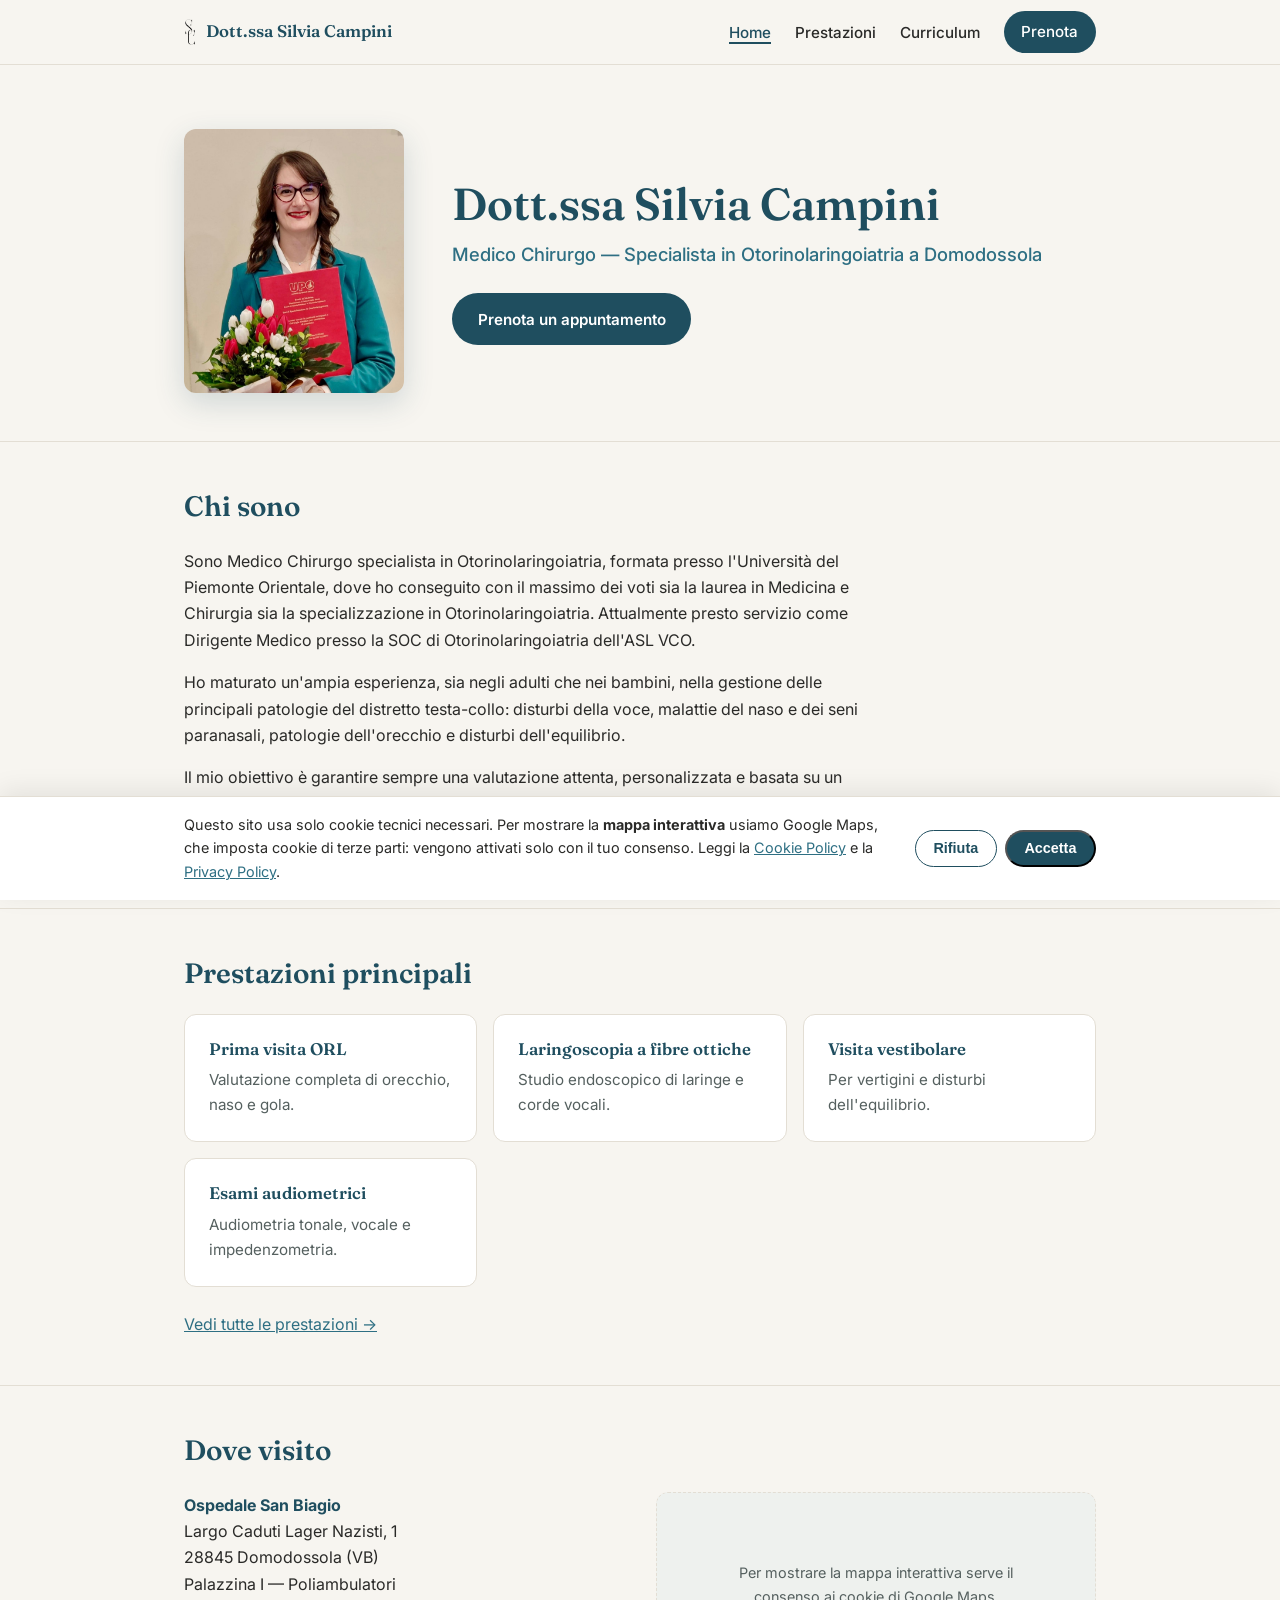
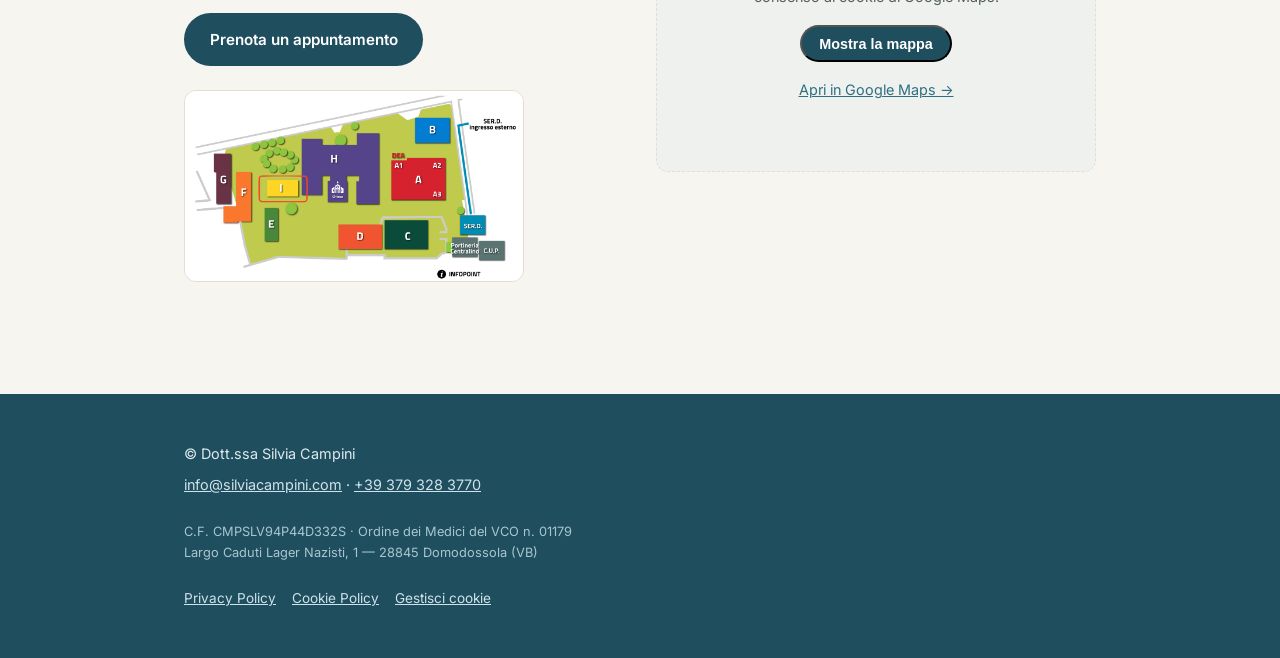
==== index.html @ c4c20413 "Initial commit" ====
<!DOCTYPE html>
<html lang="it">
<head>
  <meta charset="UTF-8" />
  <meta name="viewport" content="width=device-width, initial-scale=1.0" />

  <title>Dott.ssa Silvia Campini — Otorino a Domodossola | Otorinolaringoiatra</title>
  <meta name="description" content="Dott.ssa Silvia Campini, otorino (otorinolaringoiatra) a Domodossola: visite ORL per orecchio, naso e gola, laringoscopia, esami audiometrici e visita vestibolare per vertigini. Prenota online." />
  <link rel="canonical" href="https://www.silviacampini.it/" />

  <!-- Anteprima social -->
  <meta property="og:title" content="Dott.ssa Silvia Campini — Otorino a Domodossola" />
  <meta property="og:description" content="Otorinolaringoiatra a Domodossola: visite per orecchio, naso e gola. Prenota una visita online." />
  <meta property="og:type" content="website" />
  <meta property="og:url" content="https://www.silviacampini.it/" />
  <meta property="og:locale" content="it_IT" />

  <link rel="icon" type="image/png" href="assets/favicon.png" />
  <link rel="apple-touch-icon" href="assets/apple-touch-icon.png" />
  <link rel="preconnect" href="https://fonts.googleapis.com" />
  <link rel="preconnect" href="https://fonts.gstatic.com" crossorigin />
  <link href="https://fonts.googleapis.com/css2?family=Fraunces:opsz,wght@9..144,400;9..144,600&family=Inter:wght@400;500;600&display=swap" rel="stylesheet" />
  <link rel="stylesheet" href="css/style.css" />

  <!-- ===== DATI STRUTTURATI (JSON-LD) — aiutano Google a capire chi sei =====
       Tieni questi dati allineati con la tua scheda Google Business. -->
  <script type="application/ld+json">
  {
    "@context": "https://schema.org",
    "@type": "Physician",
    "name": "Dott.ssa Silvia Campini",
    "medicalSpecialty": "Otolaryngologic",
    "url": "https://www.silviacampini.it/",
    "telephone": "+39 379 328 3770",
    "email": "info@silviacampini.com",
    "image": "https://www.silviacampini.it/assets/foto.jpg",
    "logo": "https://www.silviacampini.it/assets/logo.png",
    "address": {
      "@type": "PostalAddress",
      "streetAddress": "Largo Caduti Lager Nazisti, 1",
      "addressLocality": "Domodossola",
      "addressRegion": "VB",
      "postalCode": "28845",
      "addressCountry": "IT"
    },
    "geo": {
      "@type": "GeoCoordinates",
      "latitude": 46.1164116,
      "longitude": 8.2877576
    },
    "hasMap": "https://maps.app.goo.gl/fF47L7jcWH36jLdj8",
    "sameAs": ["https://maps.app.goo.gl/fF47L7jcWH36jLdj8"],
    "areaServed": ["Domodossola", "Ossola", "Verbano-Cusio-Ossola", "Novara"],
    "hospitalAffiliation": {
      "@type": "Hospital",
      "name": "Ospedale San Biagio",
      "address": {
        "@type": "PostalAddress",
        "streetAddress": "Largo Caduti Lager Nazisti, 1",
        "addressLocality": "Domodossola",
        "addressRegion": "VB",
        "postalCode": "28845",
        "addressCountry": "IT"
      }
    },
    "availableService": [
      { "@type": "MedicalProcedure", "name": "Prima visita otorinolaringoiatrica" },
      { "@type": "MedicalProcedure", "name": "Laringoscopia a fibre ottiche" },
      { "@type": "MedicalTest", "name": "Esame audiometrico tonale" },
      { "@type": "MedicalTest", "name": "Esame audiometrico vocale" },
      { "@type": "MedicalTest", "name": "Impedenzometria" },
      { "@type": "MedicalProcedure", "name": "Visita vestibolare" }
    ]
  }
  </script>
</head>

<body>
  <a class="skip-link" href="#main">Salta al contenuto</a>

  <!-- ============ HEADER (uguale in tutte le pagine) ============ -->
  <header class="site-header">
    <div class="container">
      <nav class="nav" data-nav aria-label="Navigazione principale">
        <a class="nav__brand" href="index.html"><img class="nav__logo" src="assets/monogramma.png" alt="" width="13" height="28" /><span>Dott.ssa Silvia Campini</span></a>
        <button class="nav__toggle" data-nav-toggle aria-label="Apri il menu" aria-expanded="false">☰</button>
        <ul class="nav__links">
          <li><a href="index.html" aria-current="page">Home</a></li>
          <li><a href="prestazioni.html">Prestazioni</a></li>
          <li><a href="cv.html">Curriculum</a></li>
          <li><a class="btn btn--sm" href="https://calendly.com/silvia-campini" target="_blank" rel="noopener">Prenota</a></li>
        </ul>
      </nav>
    </div>
  </header>

  <main id="main">

    <!-- ============ HERO ============ -->
    <div class="hero">
      <div class="container hero__grid">
        <img class="hero__photo" src="assets/foto.jpg" alt="Dott.ssa Silvia Campini" width="220" height="264" />
        <div>
          <h1>Dott.ssa Silvia Campini</h1>
          <p class="hero__role">Medico Chirurgo — Specialista in Otorinolaringoiatria a Domodossola</p>
          <a class="btn" href="https://calendly.com/silvia-campini" target="_blank" rel="noopener">Prenota un appuntamento</a>
        </div>
      </div>
    </div>

    <!-- ============ CHI SONO ============ -->
    <section class="section" id="chi-sono">
      <div class="container">
        <h2>Chi sono</h2>
        <div class="prose">
          <p>
            Sono Medico Chirurgo specialista in Otorinolaringoiatria, formata presso l'Università
            del Piemonte Orientale, dove ho conseguito con il massimo dei voti sia la laurea in
            Medicina e Chirurgia sia la specializzazione in Otorinolaringoiatria. Attualmente presto
            servizio come Dirigente Medico presso la SOC di Otorinolaringoiatria dell'ASL VCO.
          </p>
          <p>
            Ho maturato un'ampia esperienza, sia negli adulti che nei bambini, nella gestione delle
            principali patologie del distretto testa-collo: disturbi della voce, malattie del naso e dei
            seni paranasali, patologie dell'orecchio e disturbi dell'equilibrio.
          </p>
          <p>
            Il mio obiettivo è garantire sempre una valutazione attenta, personalizzata e basata su un
            linguaggio chiaro, orientata al benessere del paziente e alla sua qualità di vita.
          </p>
          <p><a href="cv.html">Leggi il curriculum completo →</a></p>
        </div>
      </div>
    </section>

    <!-- ============ PRESTAZIONI (anteprima) ============ -->
    <section class="section" id="prestazioni">
      <div class="container">
        <h2>Prestazioni principali</h2>
        <div class="grid-cards">
          <article class="card"><h3>Prima visita ORL</h3><p>Valutazione completa di orecchio, naso e gola.</p></article>
          <article class="card"><h3>Laringoscopia a fibre ottiche</h3><p>Studio endoscopico di laringe e corde vocali.</p></article>
          <article class="card"><h3>Visita vestibolare</h3><p>Per vertigini e disturbi dell'equilibrio.</p></article>
          <article class="card"><h3>Esami audiometrici</h3><p>Audiometria tonale, vocale e impedenzometria.</p></article>
        </div>
        <p style="margin-top: var(--sp-3);"><a href="prestazioni.html">Vedi tutte le prestazioni →</a></p>
      </div>
    </section>

    <!-- ============ DOVE VISITO ============ -->
    <section class="section" id="dove">
      <div class="container">
        <h2>Dove visito</h2>
        <div class="studio">
          <div class="studio__address prose">
            <p>
              <strong>Ospedale San Biagio</strong><br>
              Largo Caduti Lager Nazisti, 1<br>
              28845 Domodossola (VB)<br>
              Palazzina I — Poliambulatori
            </p>
            <p><a class="btn" href="https://calendly.com/silvia-campini" target="_blank" rel="noopener">Prenota un appuntamento</a></p>

            <!-- Cartina del comprensorio: la Palazzina I è evidenziata in rosso -->
            <figure class="campus-map">
              <img src="assets/palazzina-i.png" alt="Piantina dell'Ospedale San Biagio con la Palazzina I (Poliambulatori) evidenziata in rosso"
                   width="2316" height="1302" loading="lazy" />
            </figure>
          </div>

          <!-- Mappa Google: caricata SOLO dopo il consenso ai cookie (vedi js/cookie-consent.js) -->
          <div class="studio__map map-embed" data-map-embed
               data-map-src="https://www.google.com/maps?q=46.1164116,8.2877576&z=17&hl=it&output=embed"
               data-map-title="Mappa Ospedale San Biagio, Domodossola">
            <div class="map-embed__placeholder">
              <p>Per mostrare la mappa interattiva serve il consenso ai cookie di Google Maps.</p>
              <button type="button" class="btn btn--sm" data-map-accept>Mostra la mappa</button>
              <p><a href="https://maps.app.goo.gl/fF47L7jcWH36jLdj8" target="_blank" rel="noopener">Apri in Google Maps →</a></p>
            </div>
          </div>
        </div>
      </div>
    </section>

  </main>

  <!-- ============ FOOTER (uguale in tutte le pagine) ============ -->
  <footer class="site-footer">
    <div class="container footer__grid">
      <div>© Dott.ssa Silvia Campini</div>
      <div><a href="mailto:info@silviacampini.com">info@silviacampini.com</a> · <a href="tel:+393793283770">+39 379 328 3770</a></div>
      <div class="footer__legal">
        C.F. CMPSLV94P44D332S · Ordine dei Medici del VCO n. 01179<br>
        Largo Caduti Lager Nazisti, 1 — 28845 Domodossola (VB)
      </div>
      <div class="footer__links">
        <a href="privacy.html">Privacy Policy</a>
        <a href="cookie-policy.html">Cookie Policy</a>
        <a href="#" data-cookie-manage>Gestisci cookie</a>
      </div>
    </div>
  </footer>

  <script src="js/main.js" defer></script>
  <script src="js/cookie-consent.js" defer></script>
</body>
</html>
---- css/style.css ----
/* =============================================================
   Dott.ssa Silvia Campini — Foglio di stile unico
   Organizzazione:
     1. Design tokens (colori, spazi, tipografia)  ← cambia qui il tema
     2. Reset di base
     3. Layout & utility
     4. Componenti (nav, bottoni, card, footer)
     5. Sezioni specifiche
     6. Responsive & accessibilità
   ============================================================= */

/* ---------- 1. DESIGN TOKENS ---------- */
:root {
  /* Colori */
  --c-primary:        #1f4e5f;
  --c-primary-light:  #2e6f83;
  --c-bg:             #f7f5f0;
  --c-surface:        #ffffff;
  --c-text:           #2a2a28;
  --c-text-muted:     #55605f;
  --c-border:         #e3ded4;

  /* Tipografia */
  --font-serif: 'Fraunces', Georgia, serif;
  --font-sans:  'Inter', system-ui, -apple-system, sans-serif;

  /* Scala di spaziatura (multipli coerenti) */
  --sp-1: 0.5rem;
  --sp-2: 1rem;
  --sp-3: 1.5rem;
  --sp-4: 2rem;
  --sp-5: 3rem;
  --sp-6: 4rem;

  /* Layout */
  --container: 960px;
  --radius: 12px;
  --radius-pill: 999px;
  --shadow: 0 8px 24px rgba(31, 78, 95, 0.10);
}

/* ---------- 2. RESET ---------- */
*, *::before, *::after { box-sizing: border-box; }
* { margin: 0; padding: 0; }
html { scroll-behavior: smooth; -webkit-text-size-adjust: 100%; }
body {
  font-family: var(--font-sans);
  color: var(--c-text);
  background: var(--c-bg);
  line-height: 1.65;
  -webkit-font-smoothing: antialiased;
}
img { max-width: 100%; height: auto; display: block; }
a { color: var(--c-primary-light); }
h1, h2, h3 { font-family: var(--font-serif); font-weight: 600; line-height: 1.2; color: var(--c-primary); }

/* ---------- 3. LAYOUT & UTILITY ---------- */
.container { max-width: var(--container); margin-inline: auto; padding-inline: var(--sp-3); }
main { display: block; }

/* Link "salta al contenuto" per accessibilità (visibile solo con Tab) */
.skip-link {
  position: absolute; left: -9999px; top: 0;
  background: var(--c-primary); color: #fff; padding: var(--sp-1) var(--sp-2);
  border-radius: 0 0 var(--radius) 0; z-index: 100;
}
.skip-link:focus { left: 0; }

/* Focus visibile coerente su tutto il sito */
:focus-visible { outline: 3px solid var(--c-primary-light); outline-offset: 2px; border-radius: 4px; }

/* ---------- 4. COMPONENTI ---------- */

/* -- Navigazione -- */
.site-header {
  position: sticky; top: 0; z-index: 50;
  background: rgba(247, 245, 240, 0.92);
  backdrop-filter: blur(8px);
  border-bottom: 1px solid var(--c-border);
}
.nav {
  display: flex; align-items: center; justify-content: space-between;
  height: 64px;
}
.nav__brand {
  font-family: var(--font-serif); font-weight: 600; font-size: 1.05rem;
  color: var(--c-primary); text-decoration: none; white-space: nowrap;
  display: inline-flex; align-items: center; gap: 10px;
}
.nav__logo { height: 28px; width: auto; display: block; }
.nav__links { display: flex; align-items: center; gap: var(--sp-3); list-style: none; }
.nav__links a {
  color: var(--c-text); text-decoration: none; font-size: 0.95rem; font-weight: 500;
}
.nav__links a:hover { color: var(--c-primary-light); }
.nav__links a[aria-current="page"] { color: var(--c-primary); border-bottom: 2px solid var(--c-primary); }

/* Bottone hamburger (nascosto su desktop) */
.nav__toggle {
  display: none; background: none; border: 0; cursor: pointer;
  font-size: 1.5rem; color: var(--c-primary); padding: var(--sp-1);
}

/* -- Bottone principale -- */
.btn {
  display: inline-block; background: var(--c-primary); color: #fff !important;
  text-decoration: none; font-weight: 600; font-size: 0.95rem;
  padding: 0.85rem 1.6rem; border-radius: var(--radius-pill);
  transition: background 0.2s, transform 0.1s;
}
.btn:hover { background: var(--c-primary-light); }
.btn:active { transform: translateY(1px); }
.btn--sm { padding: 0.55rem 1.1rem; font-size: 0.9rem; }

/* -- Card -- */
.card {
  background: var(--c-surface); border: 1px solid var(--c-border);
  border-radius: var(--radius); padding: var(--sp-3);
  transition: box-shadow 0.2s, transform 0.2s;
}
.card:hover { box-shadow: var(--shadow); transform: translateY(-2px); }
.card h3 { font-size: 1.05rem; margin-bottom: var(--sp-1); }
.card p { font-size: 0.95rem; color: var(--c-text-muted); }

/* -- Footer -- */
.site-footer { background: var(--c-primary); color: #dfeaee; padding: var(--sp-5) 0; margin-top: var(--sp-6); }
.site-footer a { color: #cfe3e9; }
.site-footer .footer__grid { display: grid; gap: var(--sp-1); font-size: 0.9rem; }
.site-footer .footer__legal { margin-top: var(--sp-2); font-size: 0.8rem; color: #a9c6cf; }

/* ---------- 5. SEZIONI ---------- */

/* -- Hero -- */
.hero { padding: var(--sp-6) 0 var(--sp-5); }
.hero__grid { display: grid; grid-template-columns: 220px 1fr; gap: var(--sp-5); align-items: center; }
.hero__photo {
  width: 220px; aspect-ratio: 5 / 6; object-fit: cover; object-position: center 18%;
  border-radius: var(--radius);
  box-shadow: 0 10px 30px rgba(31, 78, 95, 0.18);
}
/* Segnaposto foto (finché non aggiungi foto.jpg) */
.hero__photo--placeholder {
  display: grid; place-items: center; text-align: center;
  background: linear-gradient(135deg, var(--c-primary), var(--c-primary-light));
  color: #fff; font-family: var(--font-serif); font-size: 0.95rem;
}
.hero h1 { font-size: clamp(2rem, 5vw, 2.8rem); margin-bottom: var(--sp-1); }
.hero__role { font-size: 1.15rem; color: var(--c-primary-light); font-weight: 500; margin-bottom: var(--sp-3); }

/* -- Monogramma nell'hero (immagine verticale, sfondo trasparente) -- */
.hero__logo { height: 260px; width: auto; justify-self: center; }

/* -- Cartina del comprensorio (piccola, accanto alla mappa) -- */
.campus-map { margin-top: var(--sp-3); max-width: 340px; }
.campus-map img { width: 100%; border: 1px solid var(--c-border); border-radius: var(--radius); }
/* -- Sezioni generiche -- */
.section { padding: var(--sp-5) 0; border-top: 1px solid var(--c-border); }
.section > .container > h2 { font-size: 1.75rem; margin-bottom: var(--sp-3); }
.prose p { margin-bottom: var(--sp-2); max-width: 68ch; }
.prose p:last-child { margin-bottom: 0; }

/* -- Griglia card -- */
.grid-cards { display: grid; grid-template-columns: repeat(auto-fill, minmax(240px, 1fr)); gap: var(--sp-2); }

/* -- Studio (indirizzo + mappa) -- */
.studio { display: grid; grid-template-columns: 1fr 1fr; gap: var(--sp-4); align-items: start; }
.studio__address strong { color: var(--c-primary); }
.studio__map { width: 100%; height: 280px; border: 0; border-radius: var(--radius); }

/* -- Timeline (CV) -- */
.timeline { list-style: none; border-left: 2px solid var(--c-border); padding-left: var(--sp-3); }
.timeline li { position: relative; padding-bottom: var(--sp-3); }
.timeline li::before {
  content: ""; position: absolute; left: calc(-1 * var(--sp-3) - 6px); top: 6px;
  width: 10px; height: 10px; border-radius: 50%; background: var(--c-primary);
}
.timeline .year { font-weight: 600; color: var(--c-primary); font-size: 0.9rem; }
.timeline h3 { font-size: 1.05rem; margin: 2px 0; }
.timeline p { color: var(--c-text-muted); font-size: 0.95rem; }

/* -- Titoli e liste del curriculum -- */
.cv-heading { font-size: 1.3rem; margin: var(--sp-5) 0 var(--sp-2); }
.cv-heading:first-of-type { margin-top: var(--sp-4); }
.cv-list { list-style: none; display: grid; gap: var(--sp-2); }
.cv-list li {
  position: relative; padding-left: var(--sp-3);
  color: var(--c-text); max-width: 72ch;
}
.cv-list li::before { content: "—"; position: absolute; left: 0; color: var(--c-primary-light); }

/* -- Lista contatti -- */
.contact-list { list-style: none; display: grid; gap: var(--sp-1); font-size: 1.05rem; }
.contact-list a { text-decoration: none; }

/* -- Banner cookie -- */
.cookie-banner {
  position: fixed; left: 0; right: 0; bottom: 0; z-index: 200;
  background: #fff; border-top: 1px solid var(--c-border);
  box-shadow: 0 -6px 24px rgba(0, 0, 0, 0.08);
}
.cookie-banner__inner {
  max-width: var(--container); margin-inline: auto; padding: var(--sp-2) var(--sp-3);
  display: flex; align-items: center; gap: var(--sp-3); flex-wrap: wrap;
}
.cookie-banner__text { flex: 1 1 320px; margin: 0; font-size: 0.9rem; color: var(--c-text); }
.cookie-banner__actions { display: flex; gap: var(--sp-1); flex: 0 0 auto; }
/* "Rifiuta" con la stessa evidenza di "Accetta" (requisito Garante): outline invece di pieno */
.cookie-banner__actions [data-cc="reject"] { background: #fff; color: var(--c-primary) !important; border: 1px solid var(--c-primary); }
.cookie-banner__actions [data-cc="reject"]:hover { background: var(--c-bg); }

/* -- Segnaposto della mappa (prima del consenso) -- */
.map-embed { overflow: hidden; }
.map-embed__placeholder {
  height: 100%; min-height: 280px; display: flex; flex-direction: column;
  align-items: center; justify-content: center; gap: var(--sp-2); text-align: center;
  padding: var(--sp-3); background: #eef1ee; border: 1px dashed var(--c-border); border-radius: var(--radius);
}
.map-embed__placeholder p { margin: 0; font-size: 0.9rem; color: var(--c-text-muted); max-width: 32ch; }

/* -- Tabelle nelle pagine legali -- */
.cookie-table { width: 100%; border-collapse: collapse; font-size: 0.9rem; margin-top: var(--sp-1); }
.cookie-table th, .cookie-table td { border: 1px solid var(--c-border); padding: var(--sp-1) var(--sp-2); text-align: left; vertical-align: top; }
.cookie-table th { background: #eef1ee; color: var(--c-primary); font-weight: 600; }

/* -- Link legali nel footer -- */
.footer__links { margin-top: var(--sp-2); display: flex; gap: var(--sp-2); flex-wrap: wrap; font-size: 0.85rem; }
.footer__links a { color: #cfe3e9; }

/* ---------- 6. RESPONSIVE & ACCESSIBILITÀ ---------- */
@media (max-width: 720px) {
  .nav__toggle { display: block; }
  .nav__links {
    position: absolute; top: 64px; left: 0; right: 0;
    flex-direction: column; align-items: flex-start; gap: 0;
    background: var(--c-bg); border-bottom: 1px solid var(--c-border);
    padding: var(--sp-2) var(--sp-3);
    /* nascosto di default; mostrato quando <nav> ha data-open="true" (gestito da main.js) */
    display: none;
  }
  .nav[data-open="true"] .nav__links { display: flex; }
  .nav__links li { width: 100%; }
  .nav__links a { display: block; padding: var(--sp-1) 0; width: 100%; }

  .hero__grid { grid-template-columns: 1fr; text-align: center; gap: var(--sp-3); }
  .hero__photo { margin-inline: auto; }
  .studio { grid-template-columns: 1fr; }
}

/* Rispetta chi ha disattivato le animazioni */
@media (prefers-reduced-motion: reduce) {
  * { animation: none !important; transition: none !important; scroll-behavior: auto !important; }
}
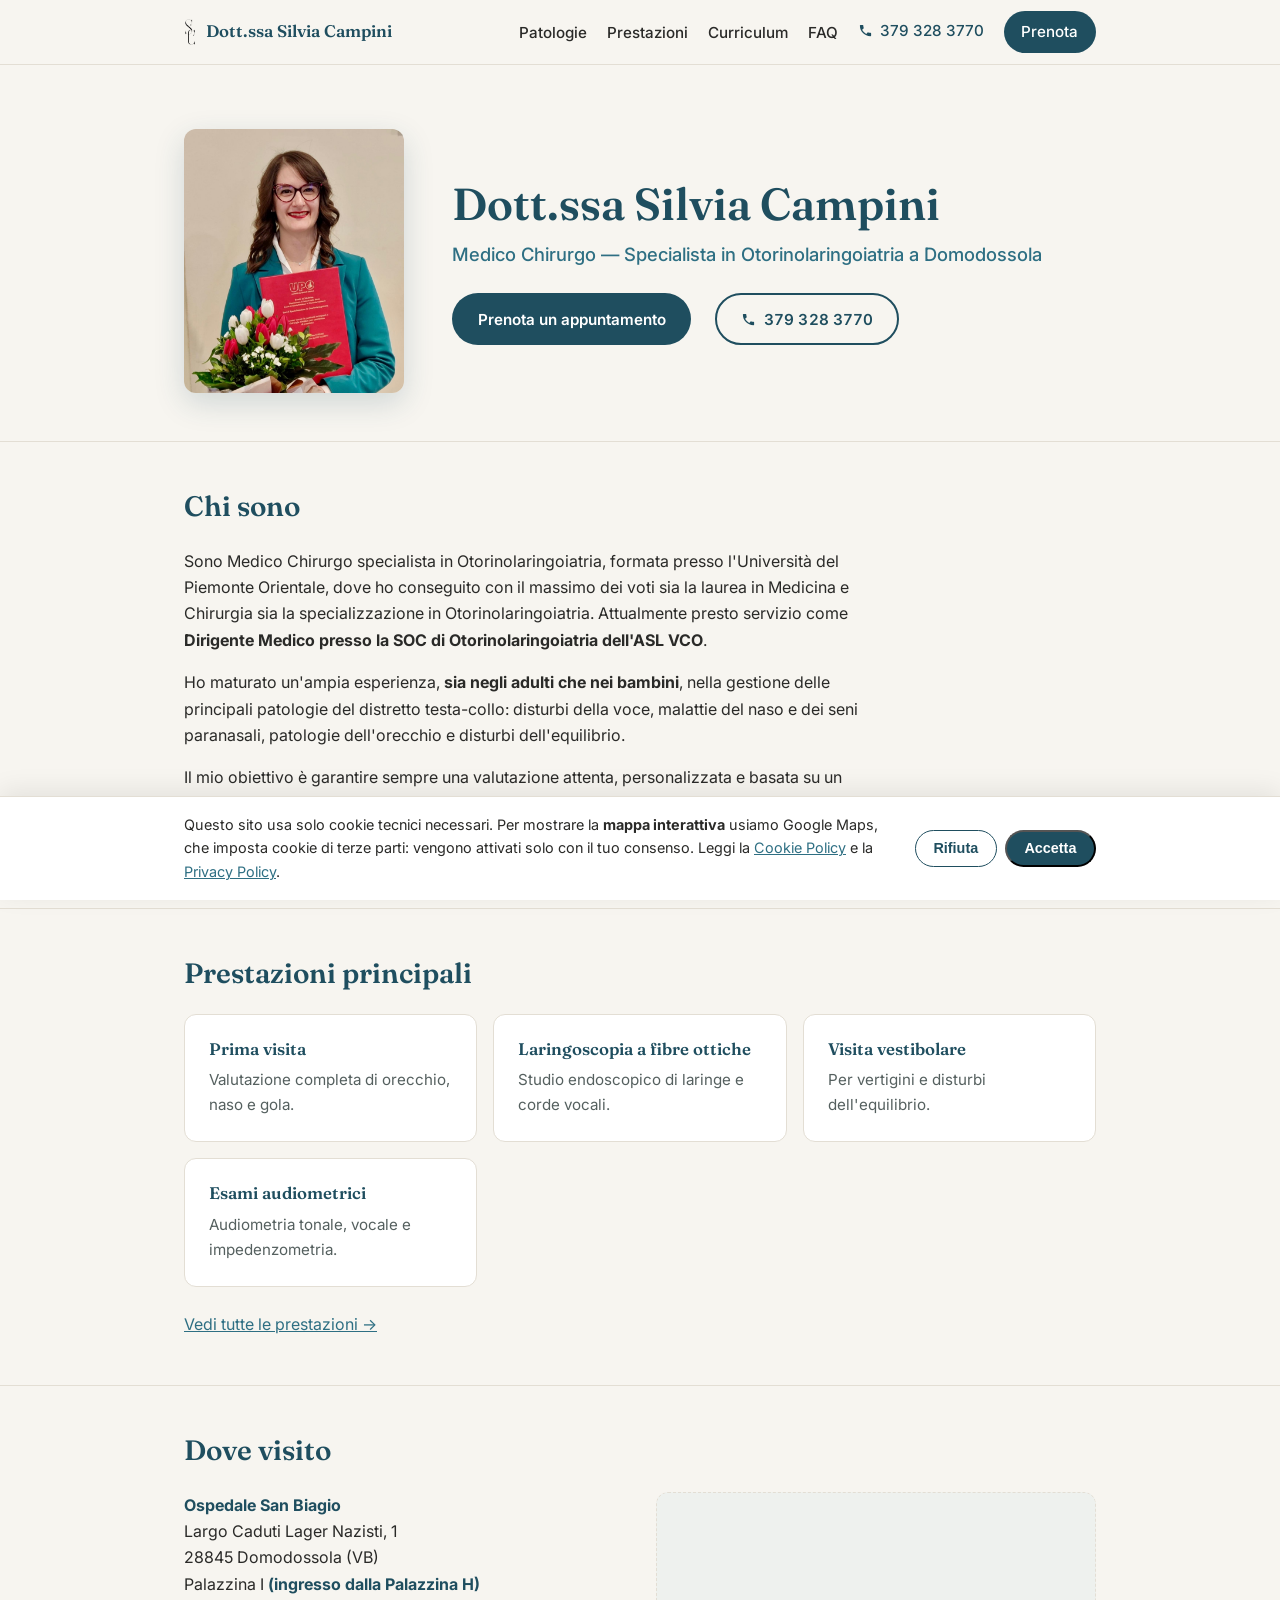
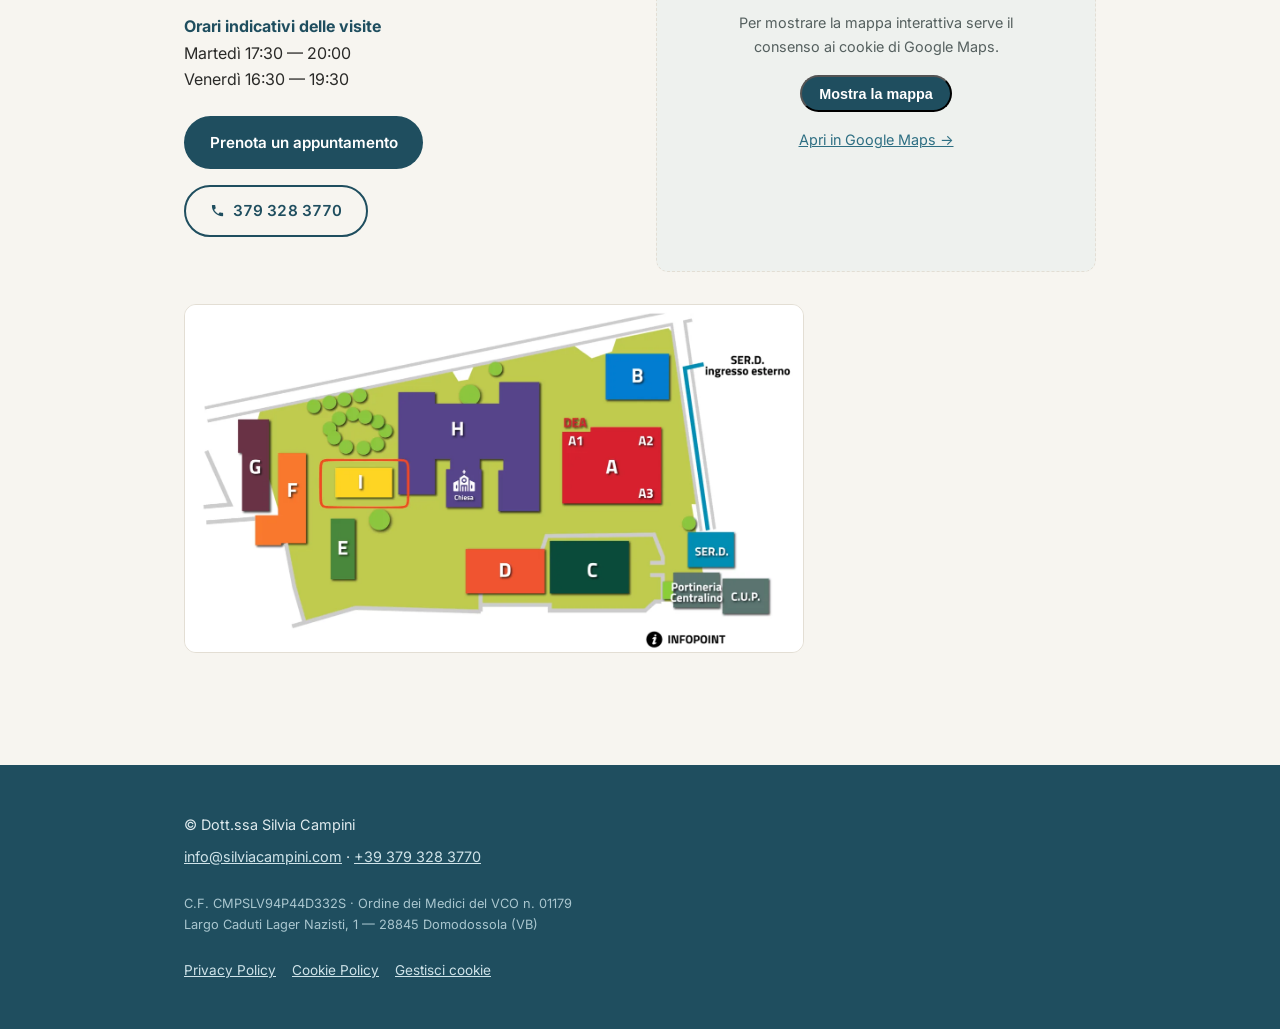
==== commit 65ca514a: "Add Patologie and FAQ pages, prices and phone CTA - New Patologie and FAQ pages, linked from the nav" ====
--- a/index.html
+++ b/index.html
@@ -5,7 +5,7 @@
   <meta name="viewport" content="width=device-width, initial-scale=1.0" />
 
   <title>Dott.ssa Silvia Campini — Otorino a Domodossola | Otorinolaringoiatra</title>
-  <meta name="description" content="Dott.ssa Silvia Campini, otorino (otorinolaringoiatra) a Domodossola: visite ORL per orecchio, naso e gola, laringoscopia, esami audiometrici e visita vestibolare per vertigini. Prenota online." />
+  <meta name="description" content="Dott.ssa Silvia Campini, otorino (otorinolaringoiatra) a Domodossola: visite otorinolaringoiatriche per orecchio, naso e gola, laringoscopia, esami audiometrici e visita vestibolare per vertigini. Prenota online." />
   <link rel="canonical" href="https://www.silviacampini.it/" />
 
   <!-- Anteprima social -->
@@ -14,7 +14,14 @@
   <meta property="og:type" content="website" />
   <meta property="og:url" content="https://www.silviacampini.it/" />
   <meta property="og:locale" content="it_IT" />
-
+  <meta property="og:image" content="https://www.silviacampini.it/assets/og-image.png" />
+  <meta property="og:image:width" content="1200" />
+  <meta property="og:image:height" content="630" />
+  <meta property="og:image:alt" content="Dott.ssa Silvia Campini — Otorinolaringoiatra a Domodossola" />
+  <meta property="og:site_name" content="Dott.ssa Silvia Campini" />
+  <meta name="twitter:card" content="summary_large_image" />
+
+  <link rel="icon" href="assets/favicon.svg" type="image/svg+xml" />
   <link rel="icon" type="image/png" href="assets/favicon.png" />
   <link rel="apple-touch-icon" href="assets/apple-touch-icon.png" />
   <link rel="preconnect" href="https://fonts.googleapis.com" />
@@ -28,6 +35,7 @@
   {
     "@context": "https://schema.org",
     "@type": "Physician",
+    "@id": "https://www.silviacampini.it/#medico",
     "name": "Dott.ssa Silvia Campini",
     "medicalSpecialty": "Otolaryngologic",
     "url": "https://www.silviacampini.it/",
@@ -48,9 +56,37 @@
       "latitude": 46.1164116,
       "longitude": 8.2877576
     },
+    "openingHoursSpecification": [
+      { "@type": "OpeningHoursSpecification", "dayOfWeek": "https://schema.org/Tuesday", "opens": "17:30", "closes": "20:00" },
+      { "@type": "OpeningHoursSpecification", "dayOfWeek": "https://schema.org/Friday", "opens": "16:30", "closes": "19:30" }
+    ],
+    "priceRange": "50 € – 130 €",
+    "currenciesAccepted": "EUR",
     "hasMap": "https://maps.app.goo.gl/fF47L7jcWH36jLdj8",
-    "sameAs": ["https://maps.app.goo.gl/fF47L7jcWH36jLdj8"],
+    "sameAs": [
+      "https://maps.google.com/?cid=3854132987038342603"
+    ],
+    "potentialAction": {
+      "@type": "ReserveAction",
+      "name": "Prenota una visita",
+      "target": {
+        "@type": "EntryPoint",
+        "urlTemplate": "https://calendly.com/silvia-campini",
+        "inLanguage": "it-IT",
+        "actionPlatform": [
+          "https://schema.org/DesktopWebPlatform",
+          "https://schema.org/MobileWebPlatform"
+        ]
+      },
+      "result": { "@type": "Reservation", "name": "Appuntamento con la Dott.ssa Silvia Campini" }
+    },
     "areaServed": ["Domodossola", "Ossola", "Verbano-Cusio-Ossola", "Novara"],
+    "knowsLanguage": [
+      { "@type": "Language", "name": "Italiano", "alternateName": "it" },
+      { "@type": "Language", "name": "Inglese", "alternateName": "en" },
+      { "@type": "Language", "name": "Francese", "alternateName": "fr" },
+      { "@type": "Language", "name": "Tedesco", "alternateName": "de" }
+    ],
     "hospitalAffiliation": {
       "@type": "Hospital",
       "name": "Ospedale San Biagio",
@@ -82,12 +118,15 @@
   <header class="site-header">
     <div class="container">
       <nav class="nav" data-nav aria-label="Navigazione principale">
-        <a class="nav__brand" href="index.html"><img class="nav__logo" src="assets/monogramma.png" alt="" width="13" height="28" /><span>Dott.ssa Silvia Campini</span></a>
+        <a class="nav__brand" href="/"><img class="nav__logo" src="assets/monogramma.png" alt="" width="13" height="28" /><span>Dott.ssa Silvia Campini</span></a>
+        <a class="nav__call" href="tel:+393793283770" aria-label="Telefona al 379 328 3770"><svg viewBox="0 0 24 24" width="15" height="15" fill="currentColor" aria-hidden="true"><path d="M6.6 10.8c1.4 2.8 3.8 5.1 6.6 6.6l2.2-2.2c.3-.3.7-.4 1-.2 1.1.4 2.4.6 3.6.6.6 0 1 .4 1 1V20c0 .6-.4 1-1 1-9.4 0-17-7.6-17-17 0-.6.4-1 1-1h3.5c.6 0 1 .4 1 1 0 1.3.2 2.5.6 3.6.1.4 0 .8-.2 1l-2.3 2.2z"/></svg></a>
         <button class="nav__toggle" data-nav-toggle aria-label="Apri il menu" aria-expanded="false">☰</button>
         <ul class="nav__links">
-          <li><a href="index.html" aria-current="page">Home</a></li>
-          <li><a href="prestazioni.html">Prestazioni</a></li>
-          <li><a href="cv.html">Curriculum</a></li>
+          <li><a href="patologie">Patologie</a></li>
+          <li><a href="prestazioni">Prestazioni</a></li>
+          <li><a href="cv">Curriculum</a></li>
+          <li><a href="domande-frequenti">FAQ</a></li>
+          <li><a class="nav__phone" href="tel:+393793283770"><svg viewBox="0 0 24 24" width="15" height="15" fill="currentColor" aria-hidden="true"><path d="M6.6 10.8c1.4 2.8 3.8 5.1 6.6 6.6l2.2-2.2c.3-.3.7-.4 1-.2 1.1.4 2.4.6 3.6.6.6 0 1 .4 1 1V20c0 .6-.4 1-1 1-9.4 0-17-7.6-17-17 0-.6.4-1 1-1h3.5c.6 0 1 .4 1 1 0 1.3.2 2.5.6 3.6.1.4 0 .8-.2 1l-2.3 2.2z"/></svg><span>379 328 3770</span></a></li>
           <li><a class="btn btn--sm" href="https://calendly.com/silvia-campini" target="_blank" rel="noopener">Prenota</a></li>
         </ul>
       </nav>
@@ -103,7 +142,10 @@
         <div>
           <h1>Dott.ssa Silvia Campini</h1>
           <p class="hero__role">Medico Chirurgo — Specialista in Otorinolaringoiatria a Domodossola</p>
-          <a class="btn" href="https://calendly.com/silvia-campini" target="_blank" rel="noopener">Prenota un appuntamento</a>
+          <div class="cta">
+            <a class="btn" href="https://calendly.com/silvia-campini" target="_blank" rel="noopener">Prenota un appuntamento</a>
+            <a class="cta__phone" href="tel:+393793283770"><svg viewBox="0 0 24 24" width="15" height="15" fill="currentColor" aria-hidden="true"><path d="M6.6 10.8c1.4 2.8 3.8 5.1 6.6 6.6l2.2-2.2c.3-.3.7-.4 1-.2 1.1.4 2.4.6 3.6.6.6 0 1 .4 1 1V20c0 .6-.4 1-1 1-9.4 0-17-7.6-17-17 0-.6.4-1 1-1h3.5c.6 0 1 .4 1 1 0 1.3.2 2.5.6 3.6.1.4 0 .8-.2 1l-2.3 2.2z"/></svg><span>379 328 3770</span></a>
+          </div>
         </div>
       </div>
     </div>
@@ -117,10 +159,11 @@
             Sono Medico Chirurgo specialista in Otorinolaringoiatria, formata presso l'Università
             del Piemonte Orientale, dove ho conseguito con il massimo dei voti sia la laurea in
             Medicina e Chirurgia sia la specializzazione in Otorinolaringoiatria. Attualmente presto
-            servizio come Dirigente Medico presso la SOC di Otorinolaringoiatria dell'ASL VCO.
+            servizio come <strong>Dirigente Medico presso la SOC di Otorinolaringoiatria
+            dell'ASL VCO</strong>.
           </p>
           <p>
-            Ho maturato un'ampia esperienza, sia negli adulti che nei bambini, nella gestione delle
+            Ho maturato un'ampia esperienza, <strong>sia negli adulti che nei bambini</strong>, nella gestione delle
             principali patologie del distretto testa-collo: disturbi della voce, malattie del naso e dei
             seni paranasali, patologie dell'orecchio e disturbi dell'equilibrio.
           </p>
@@ -128,7 +171,7 @@
             Il mio obiettivo è garantire sempre una valutazione attenta, personalizzata e basata su un
             linguaggio chiaro, orientata al benessere del paziente e alla sua qualità di vita.
           </p>
-          <p><a href="cv.html">Leggi il curriculum completo →</a></p>
+          <p><a href="cv">Leggi il curriculum completo →</a></p>
         </div>
       </div>
     </section>
@@ -138,12 +181,12 @@
       <div class="container">
         <h2>Prestazioni principali</h2>
         <div class="grid-cards">
-          <article class="card"><h3>Prima visita ORL</h3><p>Valutazione completa di orecchio, naso e gola.</p></article>
+          <article class="card"><h3>Prima visita</h3><p>Valutazione completa di orecchio, naso e gola.</p></article>
           <article class="card"><h3>Laringoscopia a fibre ottiche</h3><p>Studio endoscopico di laringe e corde vocali.</p></article>
           <article class="card"><h3>Visita vestibolare</h3><p>Per vertigini e disturbi dell'equilibrio.</p></article>
           <article class="card"><h3>Esami audiometrici</h3><p>Audiometria tonale, vocale e impedenzometria.</p></article>
         </div>
-        <p style="margin-top: var(--sp-3);"><a href="prestazioni.html">Vedi tutte le prestazioni →</a></p>
+        <p style="margin-top: var(--sp-3);"><a href="prestazioni">Vedi tutte le prestazioni →</a></p>
       </div>
     </section>
 
@@ -157,20 +200,22 @@
               <strong>Ospedale San Biagio</strong><br>
               Largo Caduti Lager Nazisti, 1<br>
               28845 Domodossola (VB)<br>
-              Palazzina I — Poliambulatori
+              Palazzina I <strong>(ingresso dalla Palazzina H)</strong>
             </p>
-            <p><a class="btn" href="https://calendly.com/silvia-campini" target="_blank" rel="noopener">Prenota un appuntamento</a></p>
-
-            <!-- Cartina del comprensorio: la Palazzina I è evidenziata in rosso -->
-            <figure class="campus-map">
-              <img src="assets/palazzina-i.png" alt="Piantina dell'Ospedale San Biagio con la Palazzina I (Poliambulatori) evidenziata in rosso"
-                   width="2316" height="1302" loading="lazy" />
-            </figure>
+            <p>
+              <strong>Orari indicativi delle visite</strong><br>
+              Martedì 17:30 — 20:00<br>
+              Venerdì 16:30 — 19:30
+            </p>
+            <div class="cta" style="margin-top: var(--sp-3);">
+              <a class="btn" href="https://calendly.com/silvia-campini" target="_blank" rel="noopener">Prenota un appuntamento</a>
+              <a class="cta__phone" href="tel:+393793283770"><svg viewBox="0 0 24 24" width="15" height="15" fill="currentColor" aria-hidden="true"><path d="M6.6 10.8c1.4 2.8 3.8 5.1 6.6 6.6l2.2-2.2c.3-.3.7-.4 1-.2 1.1.4 2.4.6 3.6.6.6 0 1 .4 1 1V20c0 .6-.4 1-1 1-9.4 0-17-7.6-17-17 0-.6.4-1 1-1h3.5c.6 0 1 .4 1 1 0 1.3.2 2.5.6 3.6.1.4 0 .8-.2 1l-2.3 2.2z"/></svg><span>379 328 3770</span></a>
+            </div>
           </div>
 
           <!-- Mappa Google: caricata SOLO dopo il consenso ai cookie (vedi js/cookie-consent.js) -->
           <div class="studio__map map-embed" data-map-embed
-               data-map-src="https://www.google.com/maps?q=46.1164116,8.2877576&z=17&hl=it&output=embed"
+               data-map-src="https://www.google.com/maps?q=46.1164116,8.2877576&z=15&hl=it&output=embed"
                data-map-title="Mappa Ospedale San Biagio, Domodossola">
             <div class="map-embed__placeholder">
               <p>Per mostrare la mappa interattiva serve il consenso ai cookie di Google Maps.</p>
@@ -179,6 +224,13 @@
             </div>
           </div>
         </div>
+
+        <!-- Piantina del comprensorio, a tutta larghezza: è il passaggio che serve
+             davvero una volta arrivati, la Palazzina I è evidenziata in rosso. -->
+        <figure class="campus-map">
+          <img src="assets/palazzina-i.webp" alt="Piantina dell'Ospedale San Biagio con la Palazzina I (Poliambulatori) evidenziata in rosso"
+               width="1400" height="787" loading="lazy" decoding="async" />
+        </figure>
       </div>
     </section>
 
@@ -194,8 +246,8 @@
         Largo Caduti Lager Nazisti, 1 — 28845 Domodossola (VB)
       </div>
       <div class="footer__links">
-        <a href="privacy.html">Privacy Policy</a>
-        <a href="cookie-policy.html">Cookie Policy</a>
+        <a href="privacy">Privacy Policy</a>
+        <a href="cookie-policy">Cookie Policy</a>
         <a href="#" data-cookie-manage>Gestisci cookie</a>
       </div>
     </div>
--- a/css/style.css
+++ b/css/style.css
@@ -80,6 +80,7 @@
 }
 .nav {
   display: flex; align-items: center; justify-content: space-between;
+  gap: var(--sp-3);          /* nome e link non si toccano mai */
   height: 64px;
 }
 .nav__brand {
@@ -88,12 +89,26 @@
   display: inline-flex; align-items: center; gap: 10px;
 }
 .nav__logo { height: 28px; width: auto; display: block; }
-.nav__links { display: flex; align-items: center; gap: var(--sp-3); list-style: none; }
+.nav__links { display: flex; align-items: center; gap: 1.25rem; list-style: none; flex-wrap: nowrap; }
 .nav__links a {
   color: var(--c-text); text-decoration: none; font-size: 0.95rem; font-weight: 500;
+  white-space: nowrap;       /* mai un'etichetta spezzata su due righe */
 }
 .nav__links a:hover { color: var(--c-primary-light); }
 .nav__links a[aria-current="page"] { color: var(--c-primary); border-bottom: 2px solid var(--c-primary); }
+
+/* Numero in barra: sta in fondo alla lista, appena prima di "Prenota",
+   così le due vie di contatto stanno vicine. */
+.nav__phone {
+  display: inline-flex; align-items: center; gap: 7px;
+  font-size: 0.95rem; font-weight: 600; white-space: nowrap;
+  color: var(--c-primary) !important; text-decoration: none;
+}
+.nav__phone:hover { color: var(--c-primary-light) !important; }
+
+/* Cornetta compatta accanto all'hamburger: compare solo quando il menu
+   (e quindi il numero per esteso) è chiuso. */
+.nav__call { display: none; color: var(--c-primary); margin-left: auto; padding: var(--sp-1); }
 
 /* Bottone hamburger (nascosto su desktop) */
 .nav__toggle {
@@ -146,16 +161,39 @@
 }
 .hero h1 { font-size: clamp(2rem, 5vw, 2.8rem); margin-bottom: var(--sp-1); }
 .hero__role { font-size: 1.15rem; color: var(--c-primary-light); font-weight: 500; margin-bottom: var(--sp-3); }
+/* Doppia chiamata all'azione: pulsante + numero in chiaro.
+   Stessa coppia nell'hero e in fondo a ogni pagina. */
+.cta { display: flex; flex-wrap: wrap; align-items: center; gap: var(--sp-2) var(--sp-3); }
+.cta--end { margin-top: var(--sp-5); }
+.cta__phone {
+  display: inline-flex; align-items: center; gap: 8px;
+  /* Gemella del .btn: stesso passo e stesso raggio, ma contorno invece di pieno,
+     così le due azioni hanno peso visivo diverso. Il padding sottrae il bordo
+     per pareggiare l'altezza dei due tasti. */
+  padding: calc(0.85rem - 2px) calc(1.6rem - 2px);
+  border: 2px solid var(--c-primary); border-radius: var(--radius-pill);
+  background: transparent;
+  /* Sans, non il serif del resto: le cifre del Fraunces sono decorative
+     e un numero da comporre deve leggersi al primo colpo. */
+  font-family: var(--font-sans); font-weight: 600; font-size: 0.95rem;
+  letter-spacing: 0.01em; font-variant-numeric: tabular-nums;
+  color: var(--c-primary); text-decoration: none;
+  transition: background 0.2s, color 0.2s, transform 0.1s;
+}
+.cta__phone:hover { background: var(--c-primary); color: #fff; }
+.cta__phone:active { transform: translateY(1px); }
 
 /* -- Monogramma nell'hero (immagine verticale, sfondo trasparente) -- */
 .hero__logo { height: 260px; width: auto; justify-self: center; }
 
 /* -- Cartina del comprensorio (piccola, accanto alla mappa) -- */
-.campus-map { margin-top: var(--sp-3); max-width: 340px; }
+.campus-map { margin-top: var(--sp-4); max-width: 620px; }
 .campus-map img { width: 100%; border: 1px solid var(--c-border); border-radius: var(--radius); }
 /* -- Sezioni generiche -- */
 .section { padding: var(--sp-5) 0; border-top: 1px solid var(--c-border); }
-.section > .container > h2 { font-size: 1.75rem; margin-bottom: var(--sp-3); }
+.section > .container > h2:not(.cv-heading) { font-size: 1.75rem; margin-bottom: var(--sp-3); }
+/* Titolo delle pagine interne (h1 fuori dalla hero) */
+.page-title { font-size: 2rem; margin-bottom: var(--sp-3); }
 .prose p { margin-bottom: var(--sp-2); max-width: 68ch; }
 .prose p:last-child { margin-bottom: 0; }
 
@@ -163,9 +201,11 @@
 .grid-cards { display: grid; grid-template-columns: repeat(auto-fill, minmax(240px, 1fr)); gap: var(--sp-2); }
 
 /* -- Studio (indirizzo + mappa) -- */
-.studio { display: grid; grid-template-columns: 1fr 1fr; gap: var(--sp-4); align-items: start; }
+/* La mappa si allunga fino all'altezza della colonna di testo, così le due
+   metà finiscono pari invece di lasciare un vuoto sotto la mappa. */
+.studio { display: grid; grid-template-columns: 1fr 1fr; gap: var(--sp-4); align-items: stretch; }
 .studio__address strong { color: var(--c-primary); }
-.studio__map { width: 100%; height: 280px; border: 0; border-radius: var(--radius); }
+.studio__map { width: 100%; height: 100%; min-height: 380px; border: 0; border-radius: var(--radius); }
 
 /* -- Timeline (CV) -- */
 .timeline { list-style: none; border-left: 2px solid var(--c-border); padding-left: var(--sp-3); }
@@ -188,6 +228,58 @@
 }
 .cv-list li::before { content: "—"; position: absolute; left: 0; color: var(--c-primary-light); }
 
+/* -- Prezzo dentro le card delle prestazioni -- */
+.card__price {
+  margin-top: var(--sp-2); font-weight: 600; font-size: 0.95rem;
+  color: var(--c-primary) !important;
+  display: flex; justify-content: space-between; align-items: baseline; gap: var(--sp-2);
+}
+/* Card-prestazione cliccabile: apre la prenotazione come il pulsante "Prenota" */
+.card--book { display: block; text-decoration: none; color: inherit; }
+.card--book:hover h3 { color: var(--c-primary-light); }
+.card__book { font-weight: 500; font-size: 0.85rem; color: var(--c-primary-light); white-space: nowrap; }
+.card--book:hover .card__book { text-decoration: underline; }
+
+/* -- Aree di "Patologie trattate": titolo a sinistra, contenuto a destra.
+      Tiene corte le righe e dà un ritmo, invece di un muro di paragrafi. -- */
+.area {
+  display: grid; grid-template-columns: 200px 1fr; gap: var(--sp-4);
+  padding: var(--sp-4) 0; border-top: 1px solid var(--c-border);
+}
+.area:first-of-type { border-top: 0; padding-top: var(--sp-2); }
+.area > h2 { font-size: 1.3rem; margin: 0; }
+.area__body { max-width: 58ch; }
+.area__lead { color: var(--c-text-muted); margin-bottom: var(--sp-3); }
+.area dl { display: grid; }
+.area dt {
+  font-weight: 600; font-size: 0.78rem; letter-spacing: 0.06em;
+  text-transform: uppercase; color: var(--c-primary-light);
+  margin-top: var(--sp-3);
+}
+.area dt:first-child { margin-top: 0; }
+.area dd { margin-left: 0; margin-top: 2px; }
+
+/* -- Nota sobria e avvertenza di fine pagina -- */
+.disclaimer {
+  margin-top: var(--sp-5); padding-top: var(--sp-2);
+  border-top: 1px solid var(--c-border);
+  font-size: 0.85rem; color: var(--c-text-muted); max-width: 68ch;
+}
+
+/* -- Domande frequenti -- */
+.faq { display: grid; gap: var(--sp-1); max-width: 72ch; }
+.faq details {
+  background: var(--c-surface); border: 1px solid var(--c-border);
+  border-radius: var(--radius); padding: var(--sp-2) var(--sp-3);
+}
+.faq summary {
+  font-family: var(--font-serif); font-weight: 600; font-size: 1.05rem;
+  color: var(--c-primary); cursor: pointer;
+}
+.faq details[open] summary { margin-bottom: var(--sp-2); }
+.faq p { font-size: 0.95rem; margin-bottom: var(--sp-1); }
+.faq p:last-child { margin-bottom: 0; }
+
 /* -- Lista contatti -- */
 .contact-list { list-style: none; display: grid; gap: var(--sp-1); font-size: 1.05rem; }
 .contact-list a { text-decoration: none; }
@@ -211,7 +303,7 @@
 /* -- Segnaposto della mappa (prima del consenso) -- */
 .map-embed { overflow: hidden; }
 .map-embed__placeholder {
-  height: 100%; min-height: 280px; display: flex; flex-direction: column;
+  height: 100%; min-height: 380px; display: flex; flex-direction: column;
   align-items: center; justify-content: center; gap: var(--sp-2); text-align: center;
   padding: var(--sp-3); background: #eef1ee; border: 1px dashed var(--c-border); border-radius: var(--radius);
 }
@@ -227,8 +319,11 @@
 .footer__links a { color: #cfe3e9; }
 
 /* ---------- 6. RESPONSIVE & ACCESSIBILITÀ ---------- */
-@media (max-width: 720px) {
+/* Menu a tendina: soglia più alta del resto perché la barra porta anche
+   il numero di telefono e in orizzontale non ci sta sotto i ~960px. */
+@media (max-width: 960px) {
   .nav__toggle { display: block; }
+  .nav__call { display: inline-flex; align-items: center; }
   .nav__links {
     position: absolute; top: 64px; left: 0; right: 0;
     flex-direction: column; align-items: flex-start; gap: 0;
@@ -240,8 +335,15 @@
   .nav[data-open="true"] .nav__links { display: flex; }
   .nav__links li { width: 100%; }
   .nav__links a { display: block; padding: var(--sp-1) 0; width: 100%; }
-
+  /* Il pulsante "Prenota" nel menu mobile: testo centrato, padding pieno, non appiccicato al bordo */
+  .nav__links a.btn { text-align: center; padding: 0.8rem 1.1rem; margin-top: var(--sp-1); }
+  .nav__links a[aria-current="page"] { border-bottom: 0; font-weight: 600; }
+}
+
+@media (max-width: 720px) {
   .hero__grid { grid-template-columns: 1fr; text-align: center; gap: var(--sp-3); }
+  .hero .cta { justify-content: center; }
+  .area { grid-template-columns: 1fr; gap: var(--sp-2); }
   .hero__photo { margin-inline: auto; }
   .studio { grid-template-columns: 1fr; }
 }
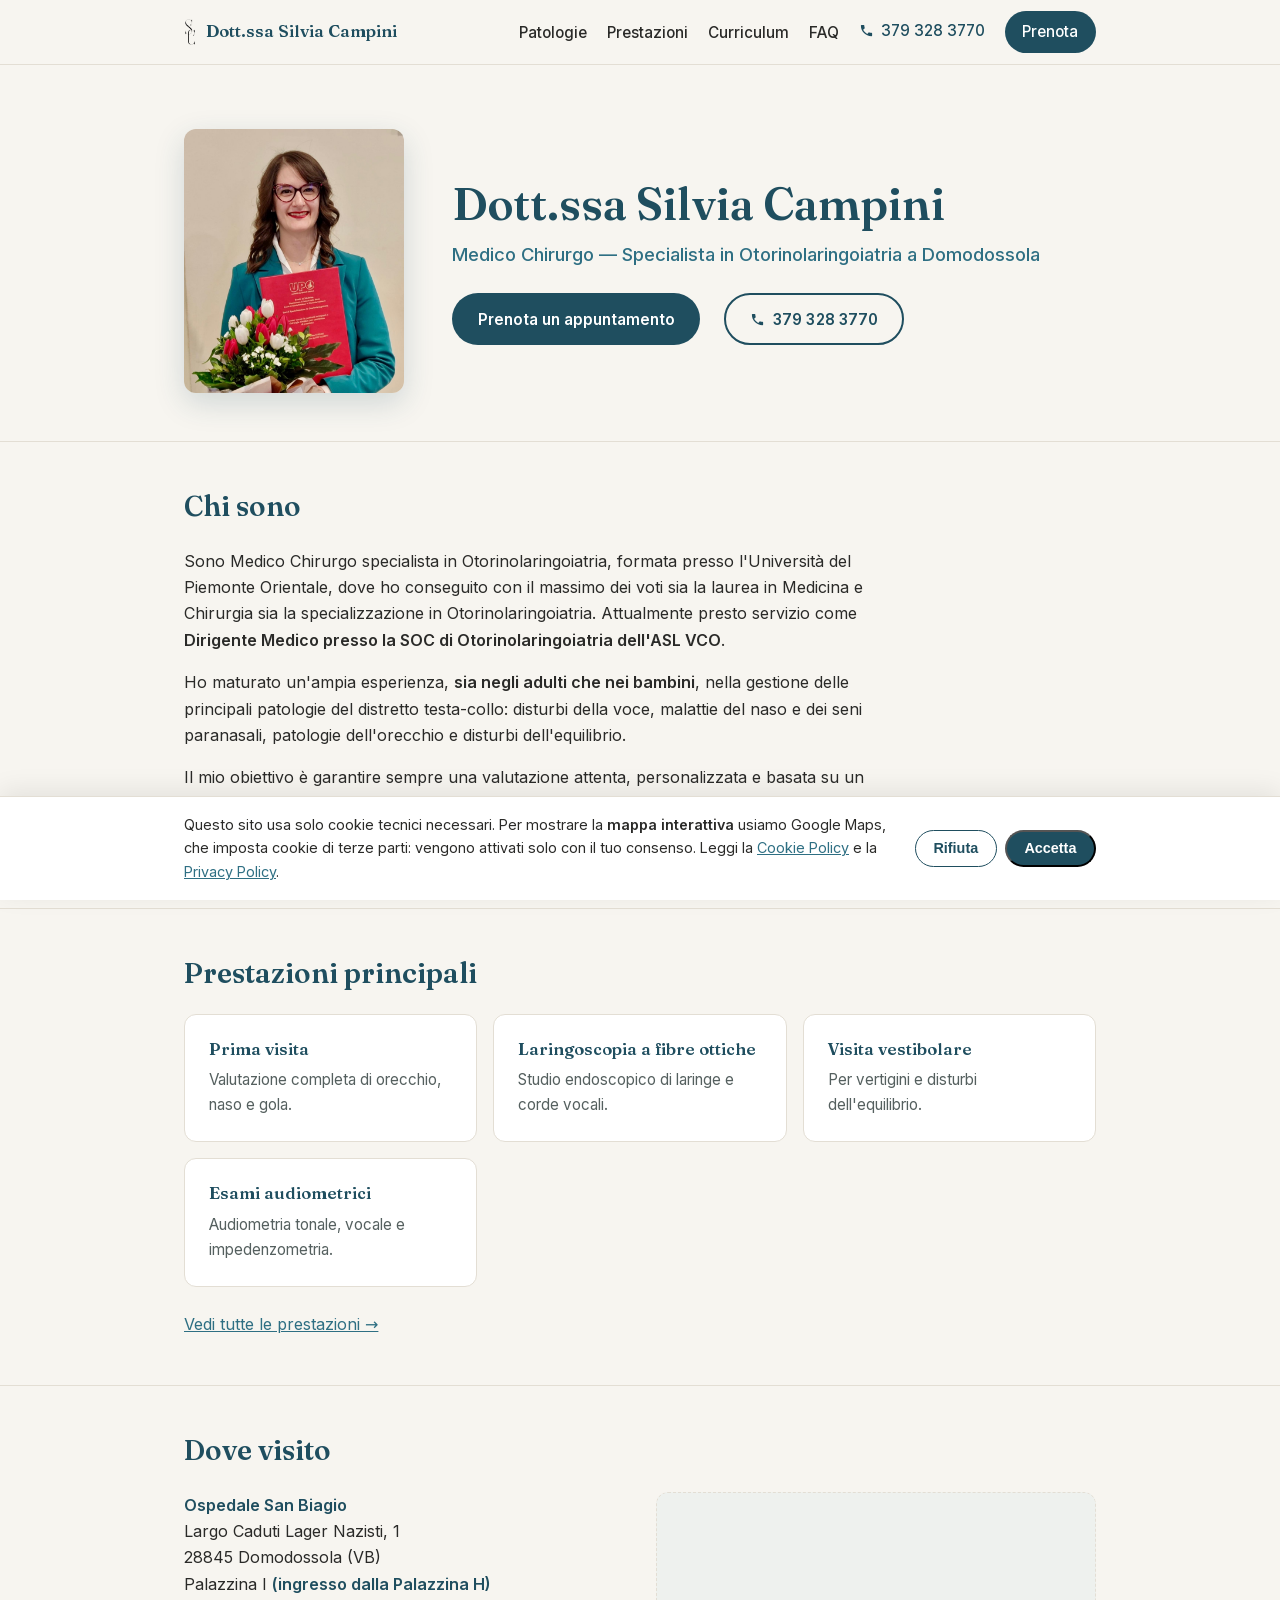
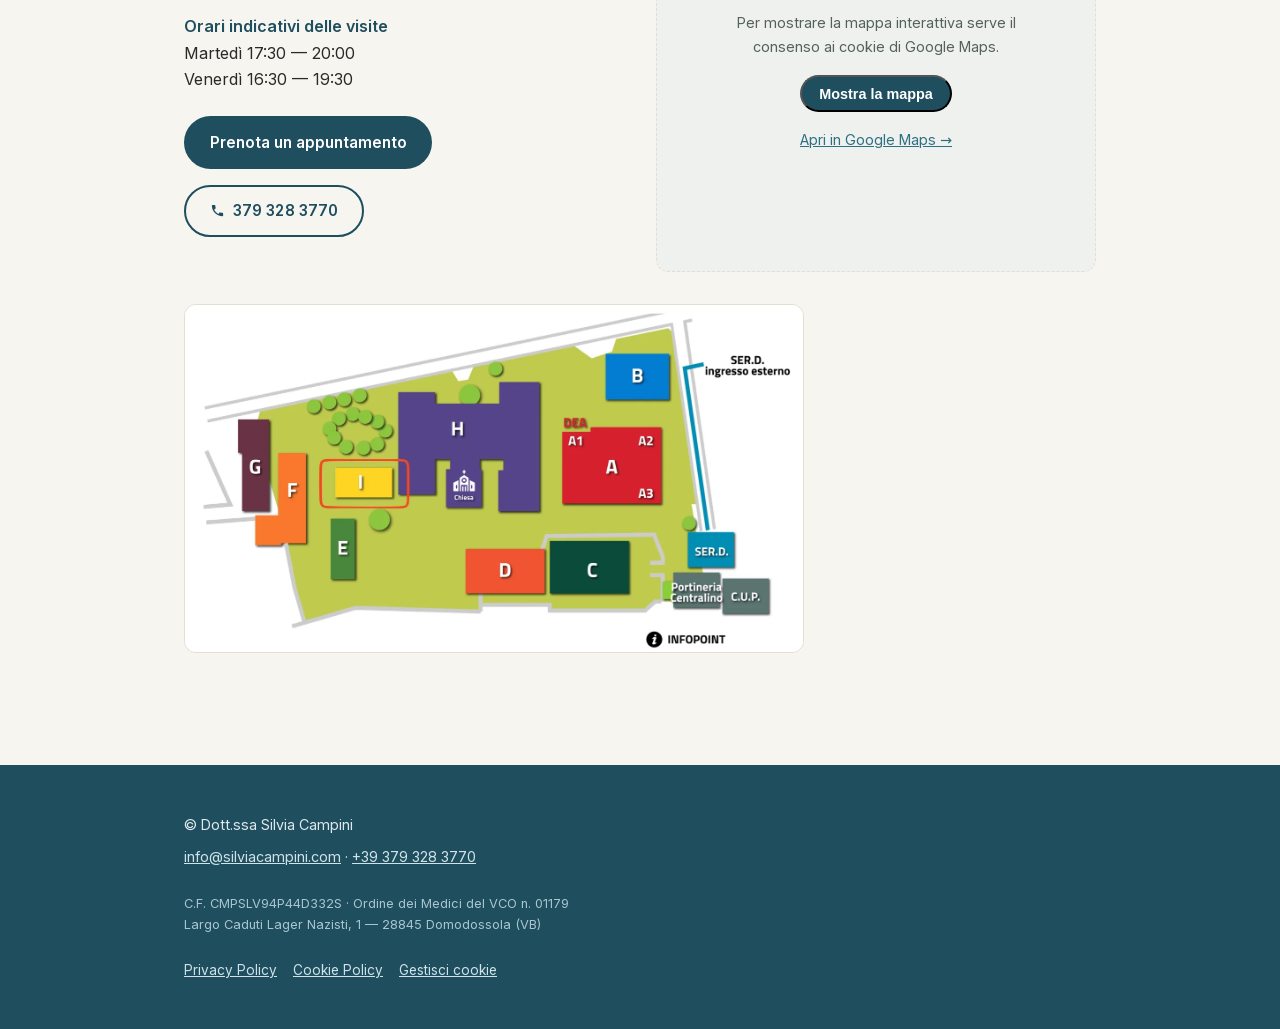
==== commit f817810b: "Self-host web fonts - Serve Fraunces and Inter from assets/fonts instead of Google's CDN,   so visit" ====
--- a/index.html
+++ b/index.html
@@ -24,9 +24,8 @@
   <link rel="icon" href="assets/favicon.svg" type="image/svg+xml" />
   <link rel="icon" type="image/png" href="assets/favicon.png" />
   <link rel="apple-touch-icon" href="assets/apple-touch-icon.png" />
-  <link rel="preconnect" href="https://fonts.googleapis.com" />
-  <link rel="preconnect" href="https://fonts.gstatic.com" crossorigin />
-  <link href="https://fonts.googleapis.com/css2?family=Fraunces:opsz,wght@9..144,400;9..144,600&family=Inter:wght@400;500;600&display=swap" rel="stylesheet" />
+  <link rel="preload" href="assets/fonts/inter-latin.woff2" as="font" type="font/woff2" crossorigin />
+  <link rel="preload" href="assets/fonts/fraunces-latin.woff2" as="font" type="font/woff2" crossorigin />
   <link rel="stylesheet" href="css/style.css" />
 
   <!-- ===== DATI STRUTTURATI (JSON-LD) — aiutano Google a capire chi sei =====
--- a/css/style.css
+++ b/css/style.css
@@ -1,6 +1,7 @@
 /* =============================================================
    Dott.ssa Silvia Campini — Foglio di stile unico
    Organizzazione:
+     0. Font (self-hosted)
      1. Design tokens (colori, spazi, tipografia)  ← cambia qui il tema
      2. Reset di base
      3. Layout & utility
@@ -8,6 +9,45 @@
      5. Sezioni specifiche
      6. Responsive & accessibilità
    ============================================================= */
+
+/* ---------- 0. FONT (self-hosted) ----------
+   I font stanno in assets/fonts/ invece che sul CDN di Google: così l'IP di chi
+   visita non viene trasmesso a Google a ogni caricamento, coerentemente con il
+   fatto che la mappa è già bloccata dietro il consenso ai cookie.
+   Entrambi sono variabili: un file per sottoinsieme copre tutti i pesi.
+   Licenza SIL Open Font, il testo è in assets/fonts/OFL-*.txt */
+@font-face {
+  font-family: 'Fraunces';
+  font-style: normal;
+  font-weight: 400 600;      /* variabile: un solo file copre tutta la scala */
+  font-display: swap;
+  src: url('../assets/fonts/fraunces-latin-ext.woff2') format('woff2');
+  unicode-range: U+0100-02BA, U+02BD-02C5, U+02C7-02CC, U+02CE-02D7, U+02DD-02FF, U+0304, U+0308, U+0329, U+1D00-1DBF, U+1E00-1E9F, U+1EF2-1EFF, U+2020, U+20A0-20AB, U+20AD-20C0, U+2113, U+2C60-2C7F, U+A720-A7FF;
+}
+@font-face {
+  font-family: 'Fraunces';
+  font-style: normal;
+  font-weight: 400 600;      /* variabile: un solo file copre tutta la scala */
+  font-display: swap;
+  src: url('../assets/fonts/fraunces-latin.woff2') format('woff2');
+  unicode-range: U+0000-00FF, U+0131, U+0152-0153, U+02BB-02BC, U+02C6, U+02DA, U+02DC, U+0304, U+0308, U+0329, U+2000-206F, U+20AC, U+2122, U+2191, U+2193, U+2212, U+2215, U+FEFF, U+FFFD;
+}
+@font-face {
+  font-family: 'Inter';
+  font-style: normal;
+  font-weight: 400 600;      /* variabile: un solo file copre tutta la scala */
+  font-display: swap;
+  src: url('../assets/fonts/inter-latin-ext.woff2') format('woff2');
+  unicode-range: U+0100-02BA, U+02BD-02C5, U+02C7-02CC, U+02CE-02D7, U+02DD-02FF, U+0304, U+0308, U+0329, U+1D00-1DBF, U+1E00-1E9F, U+1EF2-1EFF, U+2020, U+20A0-20AB, U+20AD-20C0, U+2113, U+2C60-2C7F, U+A720-A7FF;
+}
+@font-face {
+  font-family: 'Inter';
+  font-style: normal;
+  font-weight: 400 600;      /* variabile: un solo file copre tutta la scala */
+  font-display: swap;
+  src: url('../assets/fonts/inter-latin.woff2') format('woff2');
+  unicode-range: U+0000-00FF, U+0131, U+0152-0153, U+02BB-02BC, U+02C6, U+02DA, U+02DC, U+0304, U+0308, U+0329, U+2000-206F, U+20AC, U+2122, U+2191, U+2193, U+2212, U+2215, U+FEFF, U+FFFD;
+}
 
 /* ---------- 1. DESIGN TOKENS ---------- */
 :root {
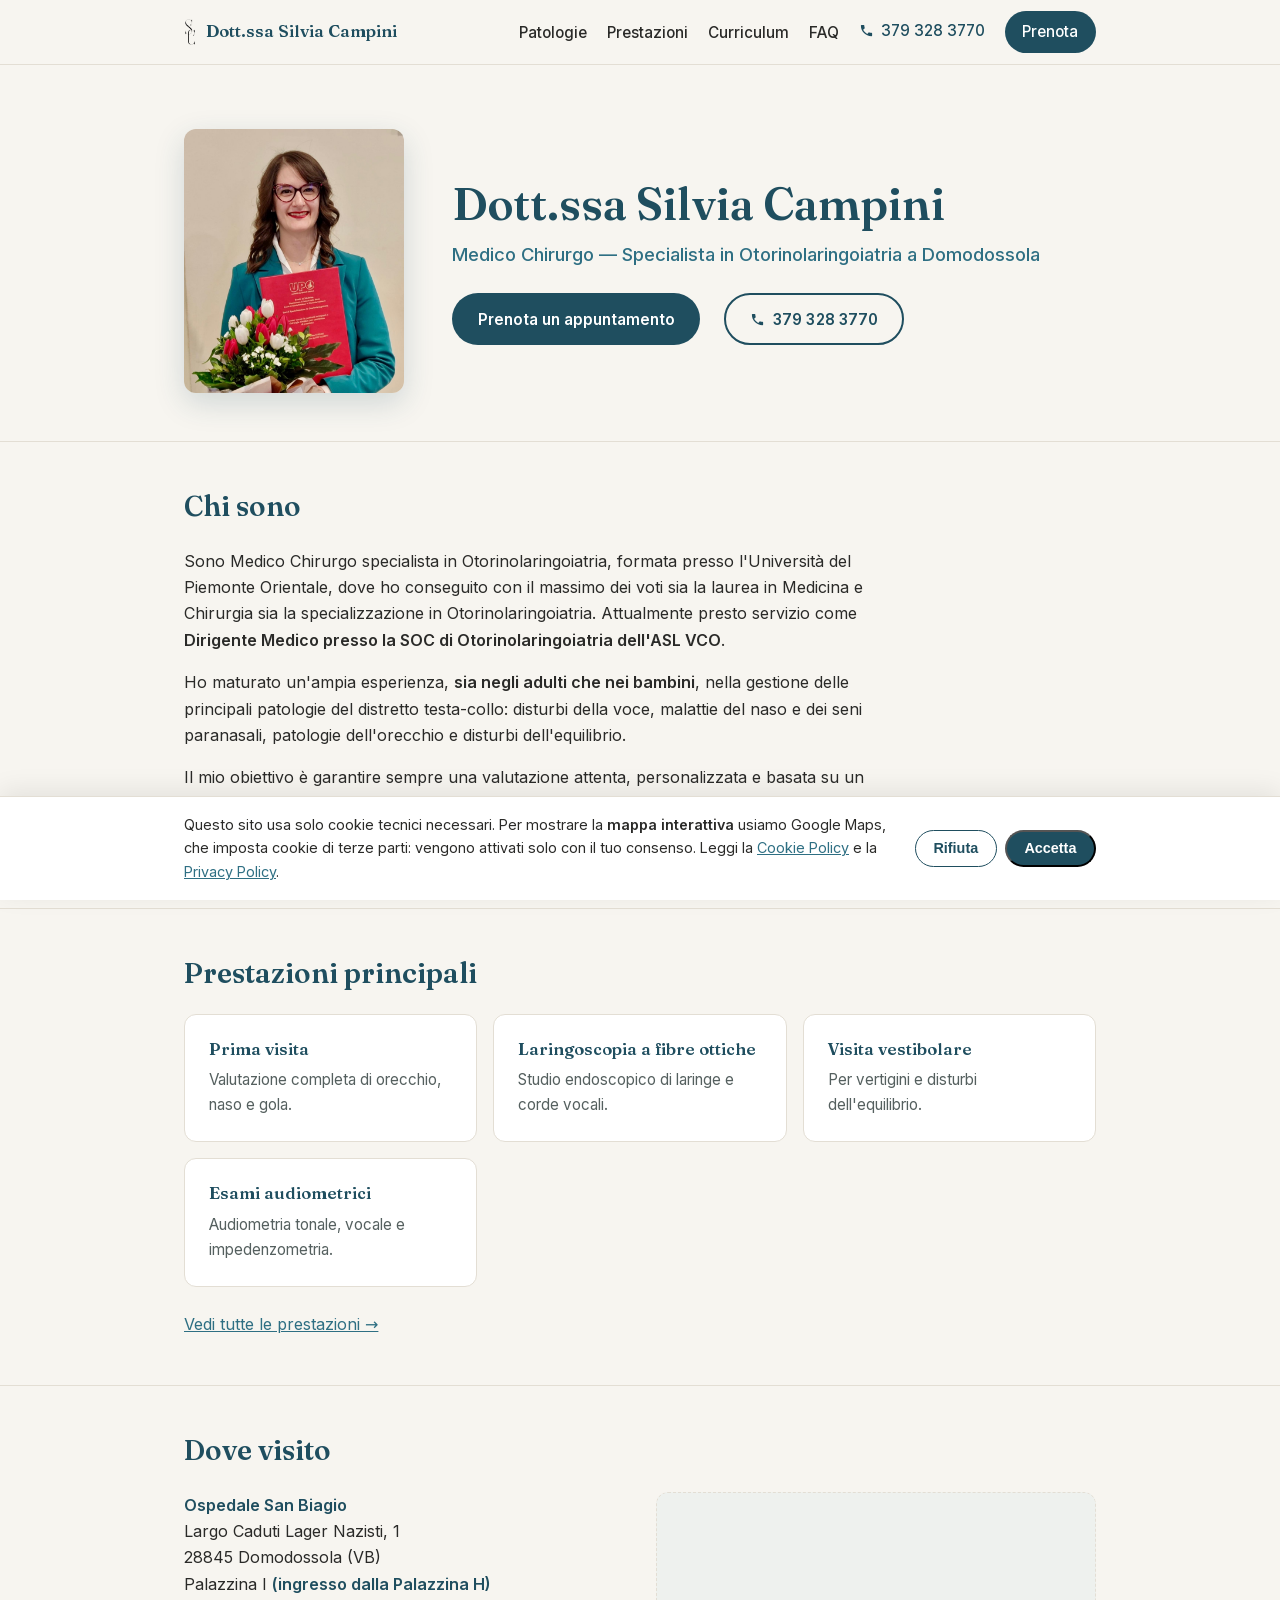
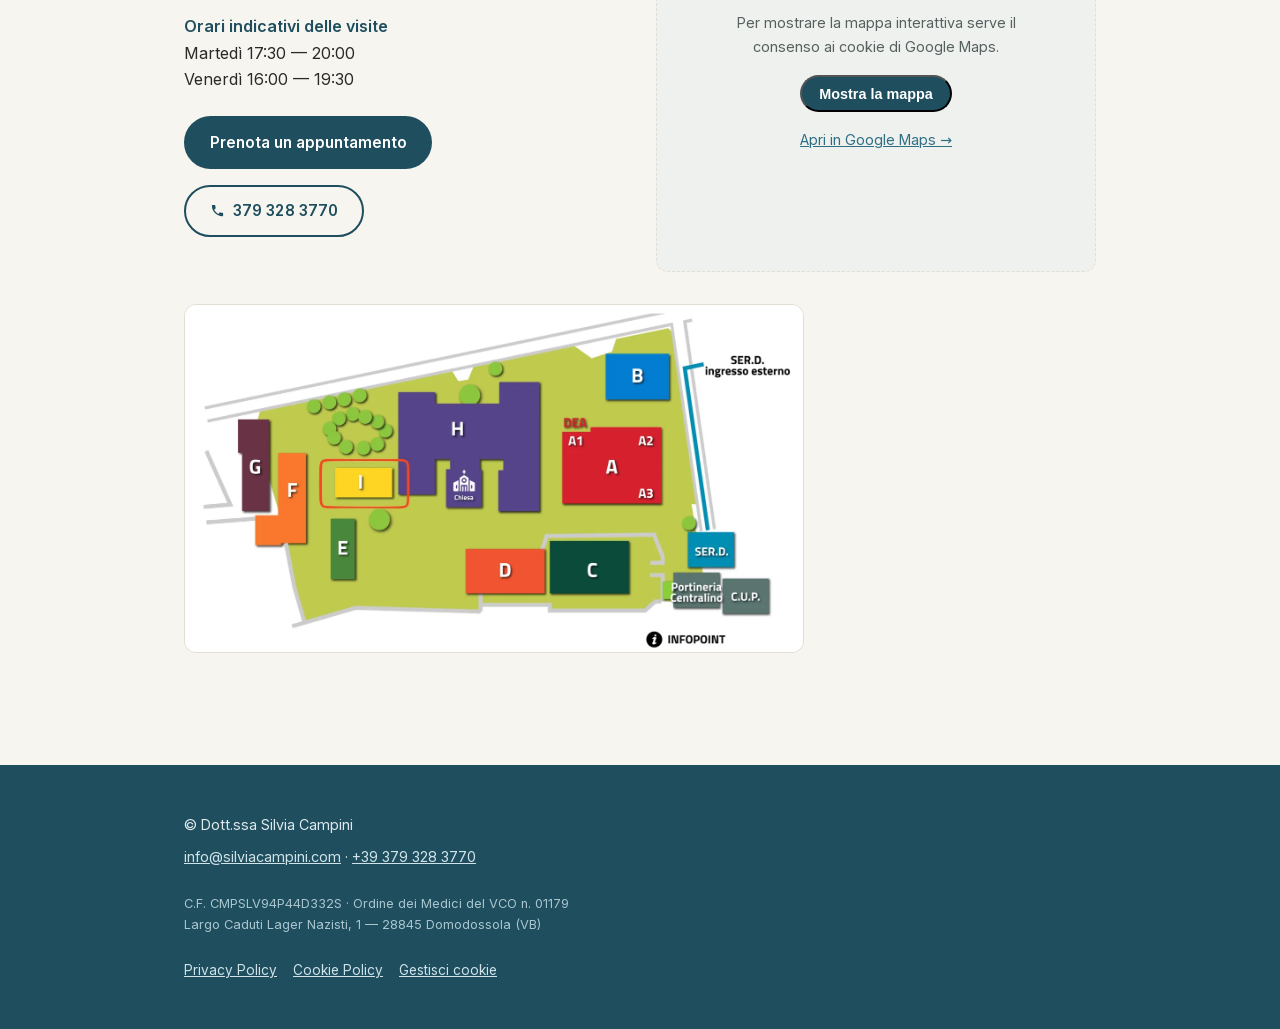
==== commit 9ad355f2: "Update Friday opening time" ====
--- a/index.html
+++ b/index.html
@@ -57,7 +57,7 @@
     },
     "openingHoursSpecification": [
       { "@type": "OpeningHoursSpecification", "dayOfWeek": "https://schema.org/Tuesday", "opens": "17:30", "closes": "20:00" },
-      { "@type": "OpeningHoursSpecification", "dayOfWeek": "https://schema.org/Friday", "opens": "16:30", "closes": "19:30" }
+      { "@type": "OpeningHoursSpecification", "dayOfWeek": "https://schema.org/Friday", "opens": "16:00", "closes": "19:30" }
     ],
     "priceRange": "50 € – 130 €",
     "currenciesAccepted": "EUR",
@@ -204,7 +204,7 @@
             <p>
               <strong>Orari indicativi delle visite</strong><br>
               Martedì 17:30 — 20:00<br>
-              Venerdì 16:30 — 19:30
+              Venerdì 16:00 — 19:30
             </p>
             <div class="cta" style="margin-top: var(--sp-3);">
               <a class="btn" href="https://calendly.com/silvia-campini" target="_blank" rel="noopener">Prenota un appuntamento</a>
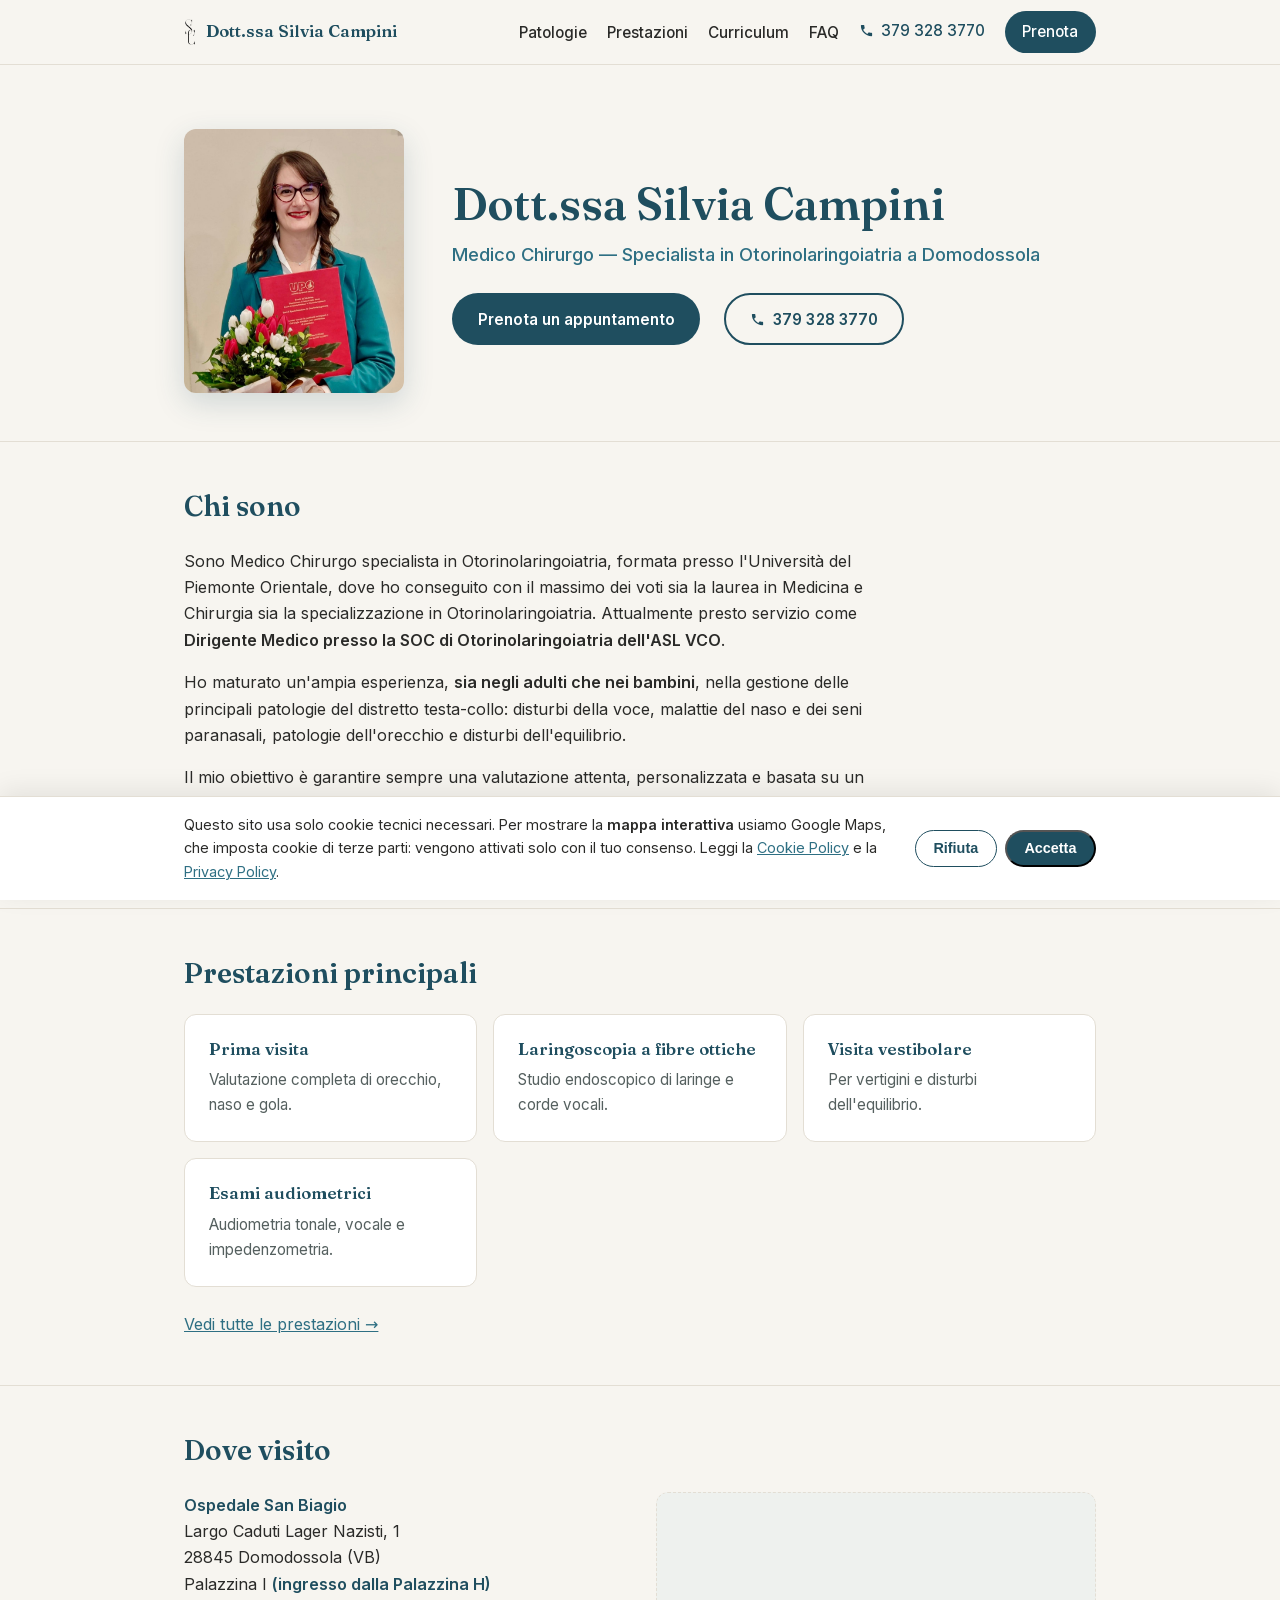
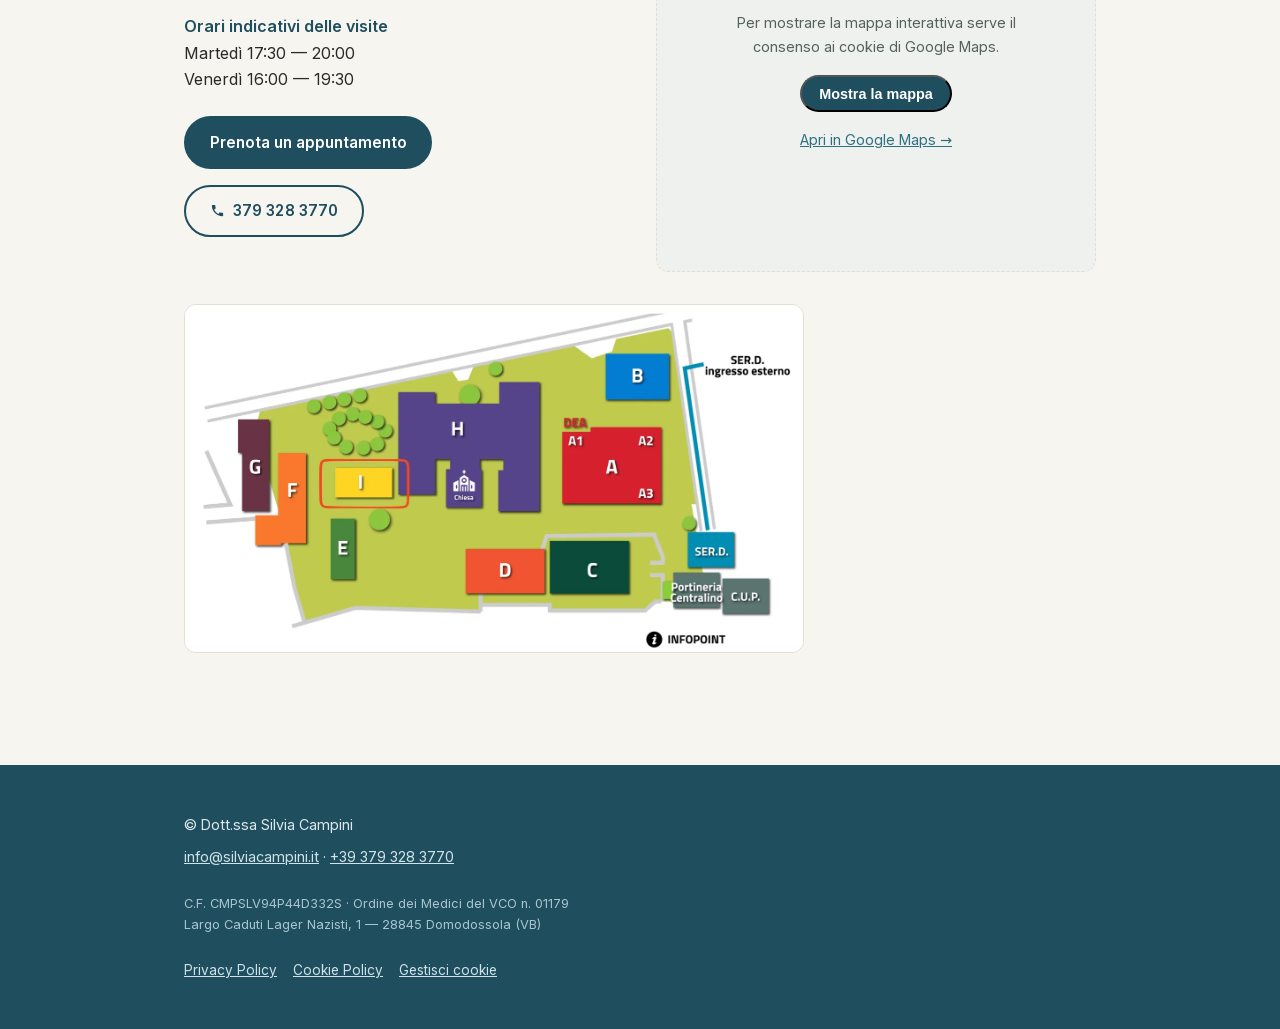
==== commit 830de705: "Use .it email address site-wide" ====
--- a/index.html
+++ b/index.html
@@ -39,7 +39,7 @@
     "medicalSpecialty": "Otolaryngologic",
     "url": "https://www.silviacampini.it/",
     "telephone": "+39 379 328 3770",
-    "email": "info@silviacampini.com",
+    "email": "info@silviacampini.it",
     "image": "https://www.silviacampini.it/assets/foto.jpg",
     "logo": "https://www.silviacampini.it/assets/logo.png",
     "address": {
@@ -239,7 +239,7 @@
   <footer class="site-footer">
     <div class="container footer__grid">
       <div>© Dott.ssa Silvia Campini</div>
-      <div><a href="mailto:info@silviacampini.com">info@silviacampini.com</a> · <a href="tel:+393793283770">+39 379 328 3770</a></div>
+      <div><a href="mailto:info@silviacampini.it">info@silviacampini.it</a> · <a href="tel:+393793283770">+39 379 328 3770</a></div>
       <div class="footer__legal">
         C.F. CMPSLV94P44D332S · Ordine dei Medici del VCO n. 01179<br>
         Largo Caduti Lager Nazisti, 1 — 28845 Domodossola (VB)
